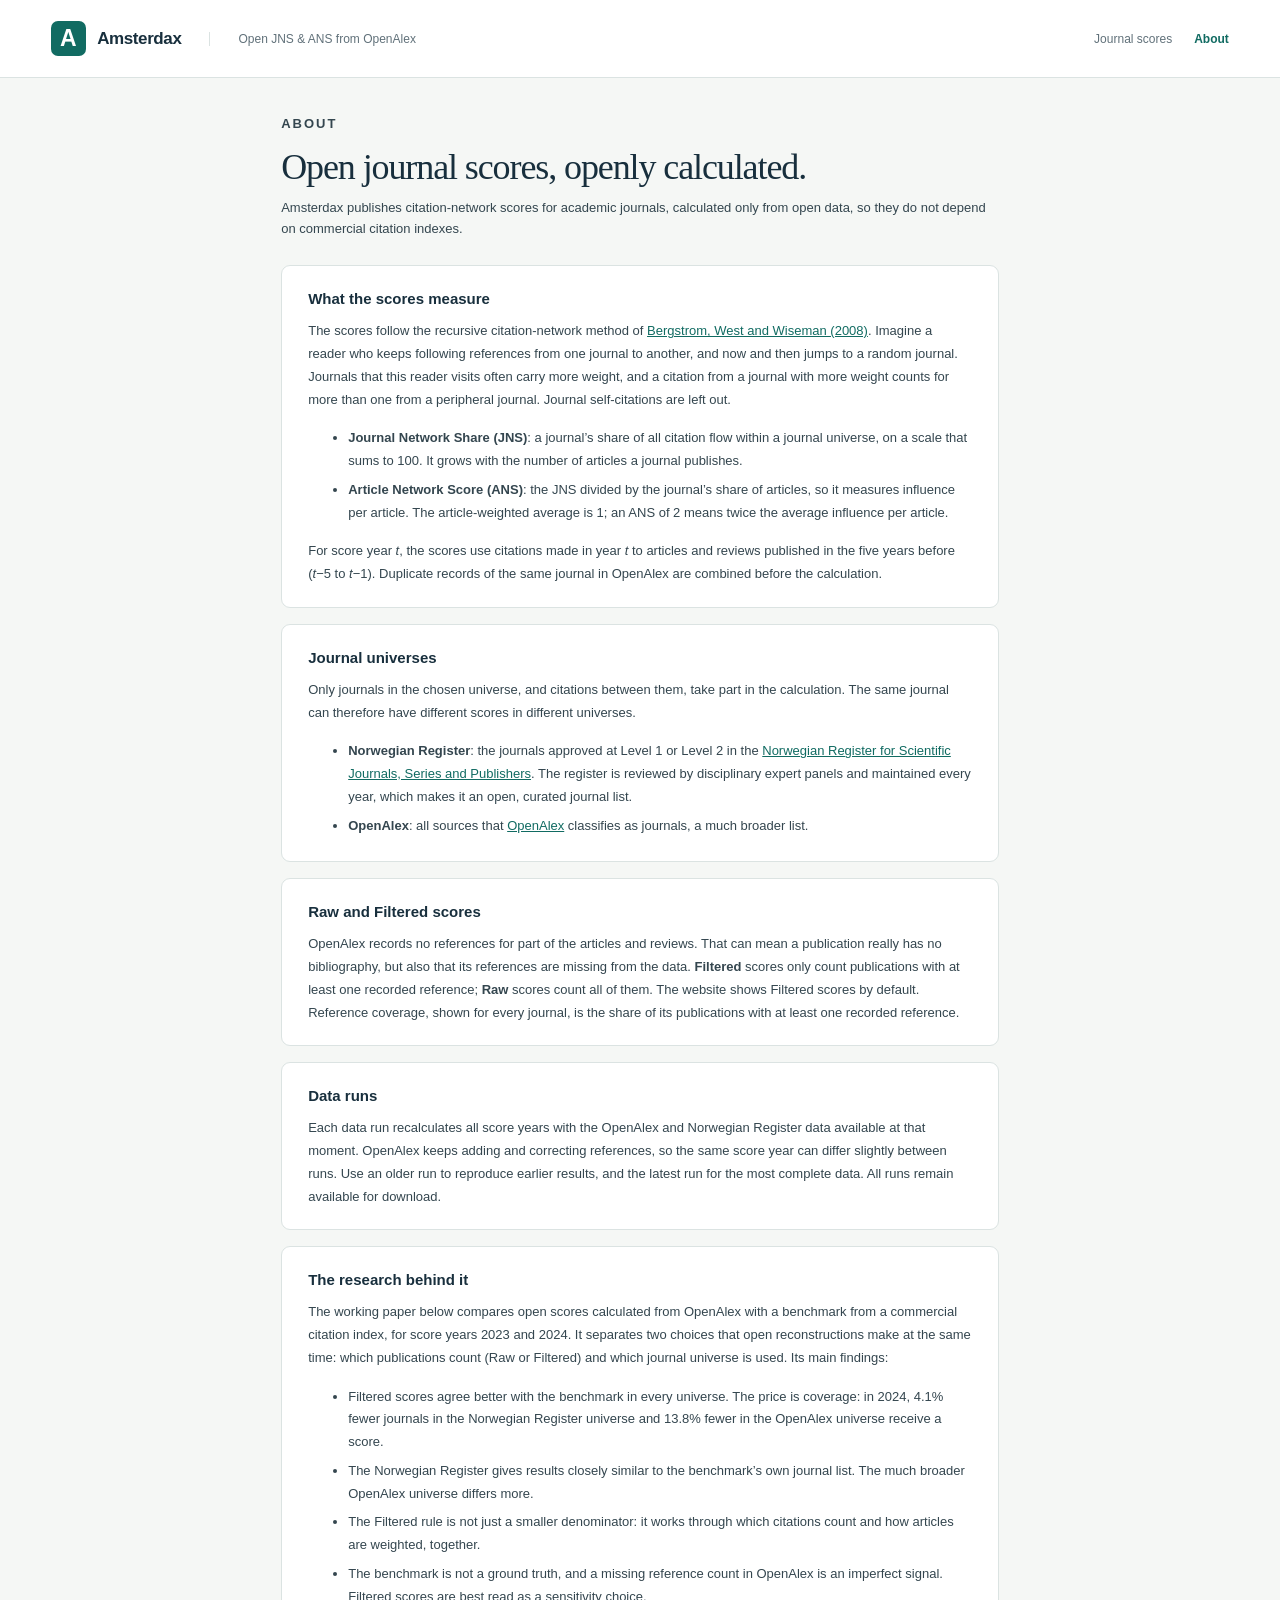
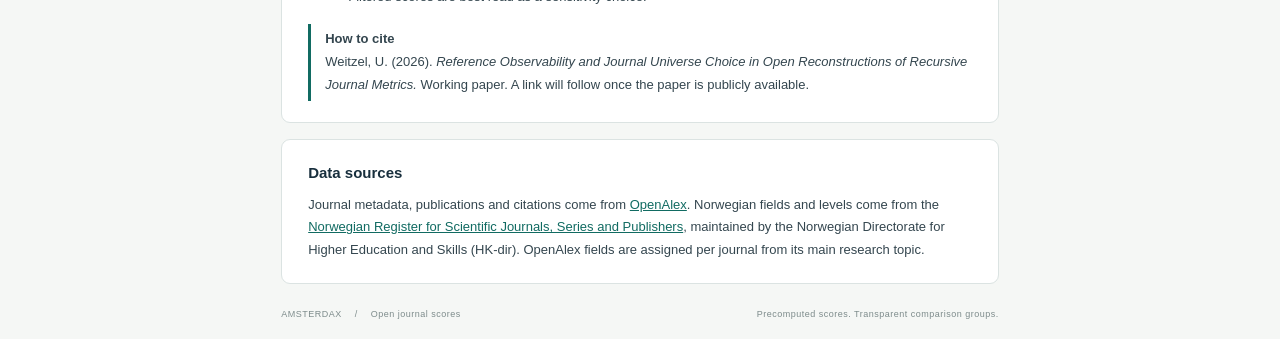
==== site/about.html @ 1ed642e4 "About page: method, universes, data runs and the working paper A separate page without the table exp" ====
<!doctype html>
<html lang="en">
<head>
  <meta charset="utf-8">
  <meta name="viewport" content="width=device-width,initial-scale=1">
  <meta name="description" content="How the open journal scores on Amsterdax are calculated, and the research behind them.">
  <meta name="color-scheme" content="light">
  <title>About · Amsterdax</title>
  <link rel="stylesheet" href="styles.css">
</head>
<body>
  <header class="masthead">
    <a class="brand" href="index.html"><span class="brand-mark" aria-hidden="true">A</span> Amsterdax</a>
    <span class="masthead-note">Open JNS &amp; ANS from OpenAlex</span>
    <nav class="nav" aria-label="Pages"><a href="index.html">Journal scores</a><a href="about.html" aria-current="page">About</a></nav>
  </header>
  <main class="about">
    <p class="eyebrow">ABOUT</p>
    <h1>Open journal scores, openly calculated.</h1>
    <p class="subtitle">Amsterdax publishes citation-network scores for academic journals, calculated only from open data, so they do not depend on commercial citation indexes.</p>

    <section class="panel">
      <h2>What the scores measure</h2>
      <p>The scores follow the recursive citation-network method of <a href="https://doi.org/10.1523/JNEUROSCI.0003-08.2008">Bergstrom, West and Wiseman (2008)</a>. Imagine a reader who keeps following references from one journal to another, and now and then jumps to a random journal. Journals that this reader visits often carry more weight, and a citation from a journal with more weight counts for more than one from a peripheral journal. Journal self-citations are left out.</p>
      <ul>
        <li><strong>Journal Network Share (JNS)</strong>: a journal’s share of all citation flow within a journal universe, on a scale that sums to 100. It grows with the number of articles a journal publishes.</li>
        <li><strong>Article Network Score (ANS)</strong>: the JNS divided by the journal’s share of articles, so it measures influence per article. The article-weighted average is 1; an ANS of 2 means twice the average influence per article.</li>
      </ul>
      <p>For score year <em>t</em>, the scores use citations made in year <em>t</em> to articles and reviews published in the five years before (<em>t</em>−5 to <em>t</em>−1). Duplicate records of the same journal in OpenAlex are combined before the calculation.</p>
    </section>

    <section class="panel">
      <h2>Journal universes</h2>
      <p>Only journals in the chosen universe, and citations between them, take part in the calculation. The same journal can therefore have different scores in different universes.</p>
      <ul>
        <li><strong>Norwegian Register</strong>: the journals approved at Level 1 or Level 2 in the <a href="https://kanalregister.hkdir.no/en">Norwegian Register for Scientific Journals, Series and Publishers</a>. The register is reviewed by disciplinary expert panels and maintained every year, which makes it an open, curated journal list.</li>
        <li><strong>OpenAlex</strong>: all sources that <a href="https://openalex.org">OpenAlex</a> classifies as journals, a much broader list.</li>
      </ul>
    </section>

    <section class="panel">
      <h2>Raw and Filtered scores</h2>
      <p>OpenAlex records no references for part of the articles and reviews. That can mean a publication really has no bibliography, but also that its references are missing from the data. <strong>Filtered</strong> scores only count publications with at least one recorded reference; <strong>Raw</strong> scores count all of them. The website shows Filtered scores by default. Reference coverage, shown for every journal, is the share of its publications with at least one recorded reference.</p>
    </section>

    <section class="panel">
      <h2>Data runs</h2>
      <p>Each data run recalculates all score years with the OpenAlex and Norwegian Register data available at that moment. OpenAlex keeps adding and correcting references, so the same score year can differ slightly between runs. Use an older run to reproduce earlier results, and the latest run for the most complete data. All runs remain available for download.</p>
    </section>

    <section class="panel">
      <h2>The research behind it</h2>
      <p>The working paper below compares open scores calculated from OpenAlex with a benchmark from a commercial citation index, for score years 2023 and 2024. It separates two choices that open reconstructions make at the same time: which publications count (Raw or Filtered) and which journal universe is used. Its main findings:</p>
      <ul>
        <li>Filtered scores agree better with the benchmark in every universe. The price is coverage: in 2024, 4.1% fewer journals in the Norwegian Register universe and 13.8% fewer in the OpenAlex universe receive a score.</li>
        <li>The Norwegian Register gives results closely similar to the benchmark’s own journal list. The much broader OpenAlex universe differs more.</li>
        <li>The Filtered rule is not just a smaller denominator: it works through which citations count and how articles are weighted, together.</li>
        <li>The benchmark is not a ground truth, and a missing reference count in OpenAlex is an imperfect signal. Filtered scores are best read as a sensitivity choice.</li>
      </ul>
      <p class="citation"><strong>How to cite</strong><br>Weitzel, U. (2026). <em>Reference Observability and Journal Universe Choice in Open Reconstructions of Recursive Journal Metrics.</em> Working paper. A link will follow once the paper is publicly available.</p>
    </section>

    <section class="panel">
      <h2>Data sources</h2>
      <p>Journal metadata, publications and citations come from <a href="https://openalex.org">OpenAlex</a>. Norwegian fields and levels come from the <a href="https://kanalregister.hkdir.no/en">Norwegian Register for Scientific Journals, Series and Publishers</a>, maintained by the Norwegian Directorate for Higher Education and Skills (HK-dir). OpenAlex fields are assigned per journal from its main research topic.</p>
    </section>

    <footer class="page-footer"><span>AMSTERDAX <span aria-hidden="true">/</span> Open journal scores</span><span>Precomputed scores. Transparent comparison groups.</span></footer>
  </main>
</body>
</html>
---- site/styles.css ----
:root{--ink:#182f3d;--muted:#61717a;--teal:#116b62;--line:#dbe3e2;--paper:#f5f7f5;--white:#fff;--soft:#edf5f1;--amber:#886627;font-family:Inter,"Segoe UI",Arial,sans-serif;color:var(--ink);background:var(--paper);font-synthesis:none}
*{box-sizing:border-box}body{margin:0}button,input,select{font:inherit}button,select,input[type=checkbox],summary{cursor:pointer}a{color:var(--teal)}button,a,input,select,summary{outline-offset:4px}button:focus-visible,a:focus-visible,input:focus-visible,select:focus-visible,summary:focus-visible{outline:2px solid var(--teal)}button{color:inherit}input[type=checkbox]{accent-color:var(--teal);width:16px;height:16px;margin:0;flex-shrink:0}button:disabled{opacity:.38;cursor:default}.masthead{min-height:78px;background:var(--white);border-bottom:1px solid var(--line);display:flex;align-items:center;gap:28px;padding:0 4vw}.brand{display:flex;align-items:center;gap:11px;text-decoration:none;color:var(--ink);font-size:17px;font-weight:700;letter-spacing:-.4px}.brand-mark{display:grid;place-items:center;width:35px;height:35px;background:var(--teal);color:white;font-size:23px;letter-spacing:-2px;border-radius:7px;padding-right:3px}.masthead-note{border-left:1px solid var(--line);padding-left:28px;font-size:12px;color:var(--muted)}.method-link{margin-left:auto;text-decoration:none;font-size:12px}main{max-width:1800px;margin:0 auto;padding:35px 4vw 20px}.intro{display:flex;align-items:center;justify-content:space-between;gap:24px}.eyebrow{font-size:10px;letter-spacing:2px;color:var(--teal);font-weight:700;margin:0 0 10px}h1{font-family:Georgia,"Times New Roman",serif;font-size:36px;font-weight:400;letter-spacing:-1.1px;margin:0 0 10px}.subtitle{font-size:14px;color:var(--muted);margin:0}.example-label{font-size:9px;font-weight:700;letter-spacing:1.3px;display:flex;align-items:center;gap:8px;border:1px solid #cbd8ce;border-radius:24px;padding:11px 13px;white-space:nowrap}.status-dot{width:6px;height:6px;border-radius:50%;background:var(--teal)}.notice{margin:22px 0 17px;font-size:12px;line-height:1.6;border-left:3px solid #b79c59;padding:8px 13px;background:#f5f0e3;color:#695629}.panel{background:var(--white);border:1px solid var(--line);border-radius:9px}.score-controls{padding:18px 22px;display:flex;align-items:center;gap:28px;flex-wrap:wrap}.control{display:flex;flex-direction:column;gap:7px;font-size:11px;font-weight:600;min-width:0}.control select,.control input[type=number]{height:36px;border:1px solid #cdd7d6;border-radius:5px;padding:0 10px;background:#fff;color:var(--ink);font-size:12px;min-width:0;width:100%}.year-control{width:96px}.universe-control{border:0;padding:0;margin:0;display:flex;gap:8px;flex-wrap:wrap}.universe-control legend{font-size:11px;font-weight:600;margin-bottom:7px}.universe-chip{display:flex;align-items:center;gap:7px;font-size:12px;height:36px;padding:0 10px;border:1px solid var(--line);border-radius:5px}.universe-chip:has(input:checked){background:var(--soft);border-color:#aac8bc}.letter{font-size:10px;font-weight:750;display:inline-flex;align-items:center;justify-content:center;border-radius:3px;padding:3px 4px;min-width:20px}.n{background:#d9eae0;color:#28634b}.l{background:#e5e5f4;color:#5a5781}.oa{background:#dfeaf3;color:#386783}.treatment-control{margin-left:auto;border-left:1px solid var(--line);padding-left:25px}.check-line{display:flex;align-items:center;gap:8px;font-size:12px;font-weight:400;line-height:1.4}.check-line strong{font-weight:600}.treatment-control p{font-size:11px;color:var(--muted);margin:6px 0 0 24px}.reference-panel{margin:14px 0 20px;padding:18px 22px 0}.section-heading{display:flex;align-items:center;justify-content:space-between;gap:14px}.section-heading h2{font-size:13px;margin:0 0 6px;font-weight:650}.section-heading p{color:var(--muted);font-size:11px;margin:0}.quiet-button{background:white;border:1px solid var(--line);border-radius:5px;padding:9px 12px;font-size:11px;white-space:nowrap}.quiet-button:hover{background:var(--soft);border-color:#b7cec2}.reference-controls{display:grid;grid-template-columns:1fr .65fr 1.6fr 1fr 1fr 1fr;gap:14px;margin-top:18px}.input-suffix{position:relative}.input-suffix input{padding-right:32px!important}.input-suffix span{position:absolute;right:25px;top:10px;font-size:12px;color:var(--muted);pointer-events:none}.pool-summary{margin-top:17px;border-top:1px solid #e7ece8;min-height:43px;display:flex;align-items:center;justify-content:space-between;gap:14px;font-size:11px;color:var(--muted)}.pool-summary strong{color:var(--teal)}.pool-summary .check-line{font-size:11px}.table-panel{overflow:hidden}.table-toolbar{display:flex;align-items:center;gap:12px;padding:17px 20px}.search-box{position:relative;flex:1;min-width:180px}.search-box input{width:100%;border:1px solid var(--line);border-radius:5px;padding:11px 12px 11px 35px;background:#fafcfb;font-size:12px;color:var(--ink)}.search-icon{position:absolute;left:11px;top:5px;font-size:25px;color:var(--muted)}#field-filter{max-width:270px;padding:10px 30px 10px 10px;border:1px solid var(--line);border-radius:5px;font-size:12px;color:var(--ink);background:#fff}.extra-filters{padding:0 20px 17px;display:flex;align-items:end;gap:20px;flex-wrap:wrap}.extra-filters[hidden]{display:none}.extra-filters .control{max-width:280px}.extra-filters .check-line{margin-bottom:8px}.results-line{display:flex;align-items:center;gap:18px;padding:0 20px 13px;color:var(--muted);font-size:11px}#result-count{color:var(--ink);font-weight:600}#sort-status{margin-left:auto}.text-button{background:none;border:0;padding:0;font-size:11px;color:var(--teal);text-decoration:underline;text-underline-offset:3px}.table-scroll{width:100%;max-height:670px;overflow:auto;border-top:1px solid var(--line);border-bottom:1px solid var(--line)}table{width:100%;border-collapse:separate;border-spacing:0;font-size:11px;font-variant-numeric:tabular-nums}th,td{text-align:right;white-space:nowrap;border-bottom:1px solid #e8eceb;padding:12px 13px}thead{position:sticky;top:0;z-index:3}thead th{background:#f1f5f3;font-size:10px;font-weight:600;color:#556963}.group-row th{border-bottom:1px solid #d9e2de;text-transform:uppercase;letter-spacing:.6px;font-size:9px;padding:10px 13px;text-align:center}.group-row .meta-group{text-align:left}.score-group.n{background:#e6f1e9}.score-group.l{background:#eeedf7}.score-group.oa{background:#e8eff5}.percentile-group{background:#f4efdf!important;color:#77643d}.sort-button{display:flex;align-items:center;justify-content:flex-end;gap:7px;width:100%;background:none;border:0;padding:0;font:inherit;color:inherit;min-height:18px}.align-left,.align-left .sort-button{text-align:left;justify-content:flex-start}.sort-indicator{font-size:11px;color:#8c9e96;min-width:10px}.sorted .sort-indicator{color:var(--teal)}.journal-column{position:sticky;left:0;z-index:2;min-width:255px;max-width:290px;text-align:left;background:#fff;border-right:1px solid var(--line)}thead .journal-column{background:#f1f5f3;z-index:4}.journal-title{background:none;border:0;display:block;text-align:left;padding:0;white-space:normal;line-height:1.4;font-size:12px;font-weight:600;color:var(--ink);max-width:260px}.journal-title:hover{color:var(--teal);text-decoration:underline}.journal-id{display:inline-block;font-size:10px;text-decoration:none;margin-top:5px;color:#65857b}.journal-id:hover{text-decoration:underline}.field-cell{text-align:left;max-width:180px;min-width:150px;white-space:normal;line-height:1.45;color:#5c6d71}.publisher-cell{max-width:230px;white-space:normal;text-align:left}.metric-cell{min-width:73px}.per-article-cell{font-weight:650}.group-start{border-left:1px solid var(--line)}.percentile-cell{background:#fdfbf5;min-width:85px;font-weight:600;color:#66583b}.missing{color:#9ca7ab;font-weight:400}tbody tr:hover td{background:#f2f7f4}tbody tr:hover .percentile-cell{background:#f7f3e6}.coverage-cell{min-width:100px}.coverage-value{display:block;margin-bottom:5px}.coverage-track{width:54px;height:3px;background:#e7edeb;margin-left:auto;border-radius:3px}.coverage-fill{height:3px;background:#72a791;border-radius:3px}.coverage-low .coverage-fill{background:#bdad88}.empty-cell{text-align:center;padding:40px 20px;color:var(--muted);white-space:normal}.table-footer{display:flex;align-items:center;gap:20px;padding:13px 20px;font-size:10px;color:var(--muted)}.legend{margin-left:auto;display:flex;align-items:center;gap:6px}.legend-dot{width:6px;height:6px;background:#bba875;border-radius:50%}.pagination{display:flex;gap:6px}.pagination button{background:#fff;border:1px solid var(--line);width:28px;height:27px;border-radius:4px}.methodology{margin-top:20px;padding:0 22px}.methodology summary{padding:18px 0;font-size:12px;font-weight:600}.methodology summary span{float:right;color:var(--muted);font-size:11px;font-weight:400}.method-grid{display:grid;grid-template-columns:repeat(3,1fr);gap:28px;border-top:1px solid var(--line);padding:12px 0 20px}.method-grid h3{font-size:12px;margin:10px 0}.method-grid p{font-size:11px;line-height:1.8;color:var(--muted)}.page-footer{display:flex;justify-content:space-between;gap:16px;margin-top:25px;font-size:9px;letter-spacing:.5px;color:#7d8b8b}.page-footer span span{margin:0 10px}.visually-hidden{position:absolute;width:1px;height:1px;padding:0;margin:-1px;overflow:hidden;clip:rect(0,0,0,0);white-space:nowrap;border:0}.noscript{padding:30px}dialog{border:1px solid var(--line);border-radius:12px;max-width:690px;width:calc(100% - 32px);padding:30px;color:var(--ink);box-shadow:0 20px 90px #102e3830}dialog::backdrop{background:#16362f70}.dialog-close{position:absolute;right:12px;top:8px;border:0;background:none;font-size:26px;color:var(--muted)}dialog h2{font-family:Georgia,serif;font-size:25px;font-weight:400;margin:4px 24px 8px 0}dialog .dialog-label{font-size:10px;letter-spacing:1px;color:var(--teal)}dialog dl{display:grid;grid-template-columns:150px 1fr;gap:12px;margin:24px 0;font-size:12px}dialog dt{color:var(--muted)}dialog dd{margin:0;line-height:1.5}dialog table{border:1px solid var(--line);border-radius:5px}dialog p{font-size:11px;line-height:1.7;color:var(--muted)}
@media(min-width:1500px){main{padding-top:40px}.reference-controls{gap:20px}.journal-column{min-width:290px}.table-scroll{max-height:720px}}
@media(max-width:1150px){.score-controls{gap:20px}.treatment-control{border-left:0;padding-left:0;margin-left:0}.reference-controls{grid-template-columns:1fr 1fr 1.5fr}.table-toolbar{flex-wrap:wrap}.search-box{flex-basis:55%}.masthead-note{display:none}}
@media(max-width:700px){.masthead{min-height:65px;padding:0 18px}.brand{font-size:15px}.method-link{font-size:11px}main{padding:25px 14px 18px}.intro{display:block}h1{font-size:30px}.subtitle{font-size:12px;line-height:1.6}.example-label{display:inline-flex;margin-top:15px;padding:7px 10px}.score-controls,.reference-panel{padding:16px}.score-controls{gap:18px}.universe-control{gap:5px}.universe-chip{font-size:11px;padding:0 7px}.reference-panel{padding-bottom:0}.section-heading{align-items:start}.section-heading .quiet-button{white-space:normal;max-width:118px}.section-heading p{line-height:1.6}.reference-controls{grid-template-columns:1fr 1fr;gap:14px 10px}.wide-control{grid-column:span 2;grid-row:2}.pool-summary{align-items:start;flex-direction:column;padding:12px 0;line-height:1.6}.table-toolbar{padding:14px;gap:8px}.search-box{flex-basis:100%}#field-filter{flex:1;min-width:120px;max-width:none}.quiet-button{padding:9px;font-size:10px}.results-line{padding:0 14px 12px;gap:12px}#sort-status{display:none}.journal-column{min-width:208px;max-width:220px}.journal-title{max-width:190px}.table-scroll{max-height:600px}.table-footer{padding:12px;gap:12px;flex-wrap:wrap}.legend{order:3;width:100%;margin-left:0;font-size:9px}.pagination{margin-left:auto}.methodology{padding:0 16px}.methodology summary span{float:none;display:block;margin:7px 0 0 16px}.method-grid{grid-template-columns:1fr;gap:4px}.page-footer{line-height:1.6;flex-direction:column;gap:4px}dialog dl{grid-template-columns:105px 1fr}dialog{padding:25px 20px}.extra-filters{padding:0 14px 15px}}

/* Additions for the Amsterdax site */
.notice.dummy{border-left-color:#c0572b;background:#fbe9e1;color:#8a3a17;font-weight:600}
.notice.error{border-left-color:#b3261e;background:#fbe4e2;color:#8c1d18}
.run-control{width:170px}
.not-member{color:#b9c3c6}
.downloads{margin-top:20px;padding:18px 22px;font-size:12px;line-height:1.8}
.downloads h2{font-size:13px;margin:0 0 6px;font-weight:650}
.downloads p,.downloads ul{margin:0;color:var(--muted)}
.downloads ul{padding-left:18px}
.settings-button{margin-left:auto;align-self:end;height:36px;min-width:150px;font-size:13px;font-weight:600;color:var(--teal);border-color:var(--teal)}
.settings{margin:14px 0 20px;padding:4px 22px 18px}
.settings-group{padding-top:16px}
.settings-group+.settings-group{border-top:1px solid #e7ece8;margin-top:16px}
.settings-group h2{font-size:13px;margin:0 0 12px;font-weight:650}
.settings-row{display:flex;align-items:end;gap:20px;flex-wrap:wrap}
.settings-row .control{min-width:210px}
.hint{font-size:11px;color:var(--muted);margin:6px 0 0 24px}
#percentile-settings .reference-controls{grid-template-columns:repeat(4,1fr) auto;align-items:end}
.not-member-cell{text-align:left;white-space:normal;color:var(--muted);min-width:190px}
dialog h3{font-size:12px;margin:24px 0 10px}
dialog .current-year th,dialog .current-year td{background:var(--soft);font-weight:600}
dialog th,dialog td{padding:8px 10px}
.label-line{display:flex;align-items:center}
.help{position:relative;display:inline-grid;place-items:center;width:15px;height:15px;margin-left:6px;border-radius:50%;background:var(--soft);color:var(--teal);font-size:10px;font-weight:700;cursor:help}
.help-text{display:none;position:absolute;left:0;top:20px;z-index:10;width:290px;max-width:70vw;padding:10px 12px;background:#fff;border:1px solid var(--line);border-radius:6px;box-shadow:0 8px 30px #102e3826;color:var(--ink);font-size:11px;font-weight:400;line-height:1.6}
.help:hover .help-text,.help:focus .help-text{display:block}
.check-group{border:0;padding:0;margin:0;display:flex;flex-wrap:wrap;gap:8px 16px;align-items:center}
.check-group legend{font-size:11px;font-weight:600;padding:0;margin-bottom:9px}
.downloads .settings-row{margin:12px 0 4px}
.downloads .hint{margin:8px 0 0}
.nav{margin-left:auto;display:flex;gap:22px;font-size:12px}
.nav a{text-decoration:none;color:var(--muted)}
.nav a:hover,.nav a[aria-current=page]{color:var(--teal);font-weight:600}
.about{max-width:820px}
.about .subtitle{margin-bottom:26px;line-height:1.6}
.about .panel{padding:4px 26px 8px;margin-bottom:16px}
.about h2{font-size:15px;margin:20px 0 10px}
.about p,.about li{font-size:13px;line-height:1.75;color:#34464f}
.about li{margin-bottom:6px}
.about .citation{border-left:3px solid var(--teal);padding:4px 0 4px 14px}
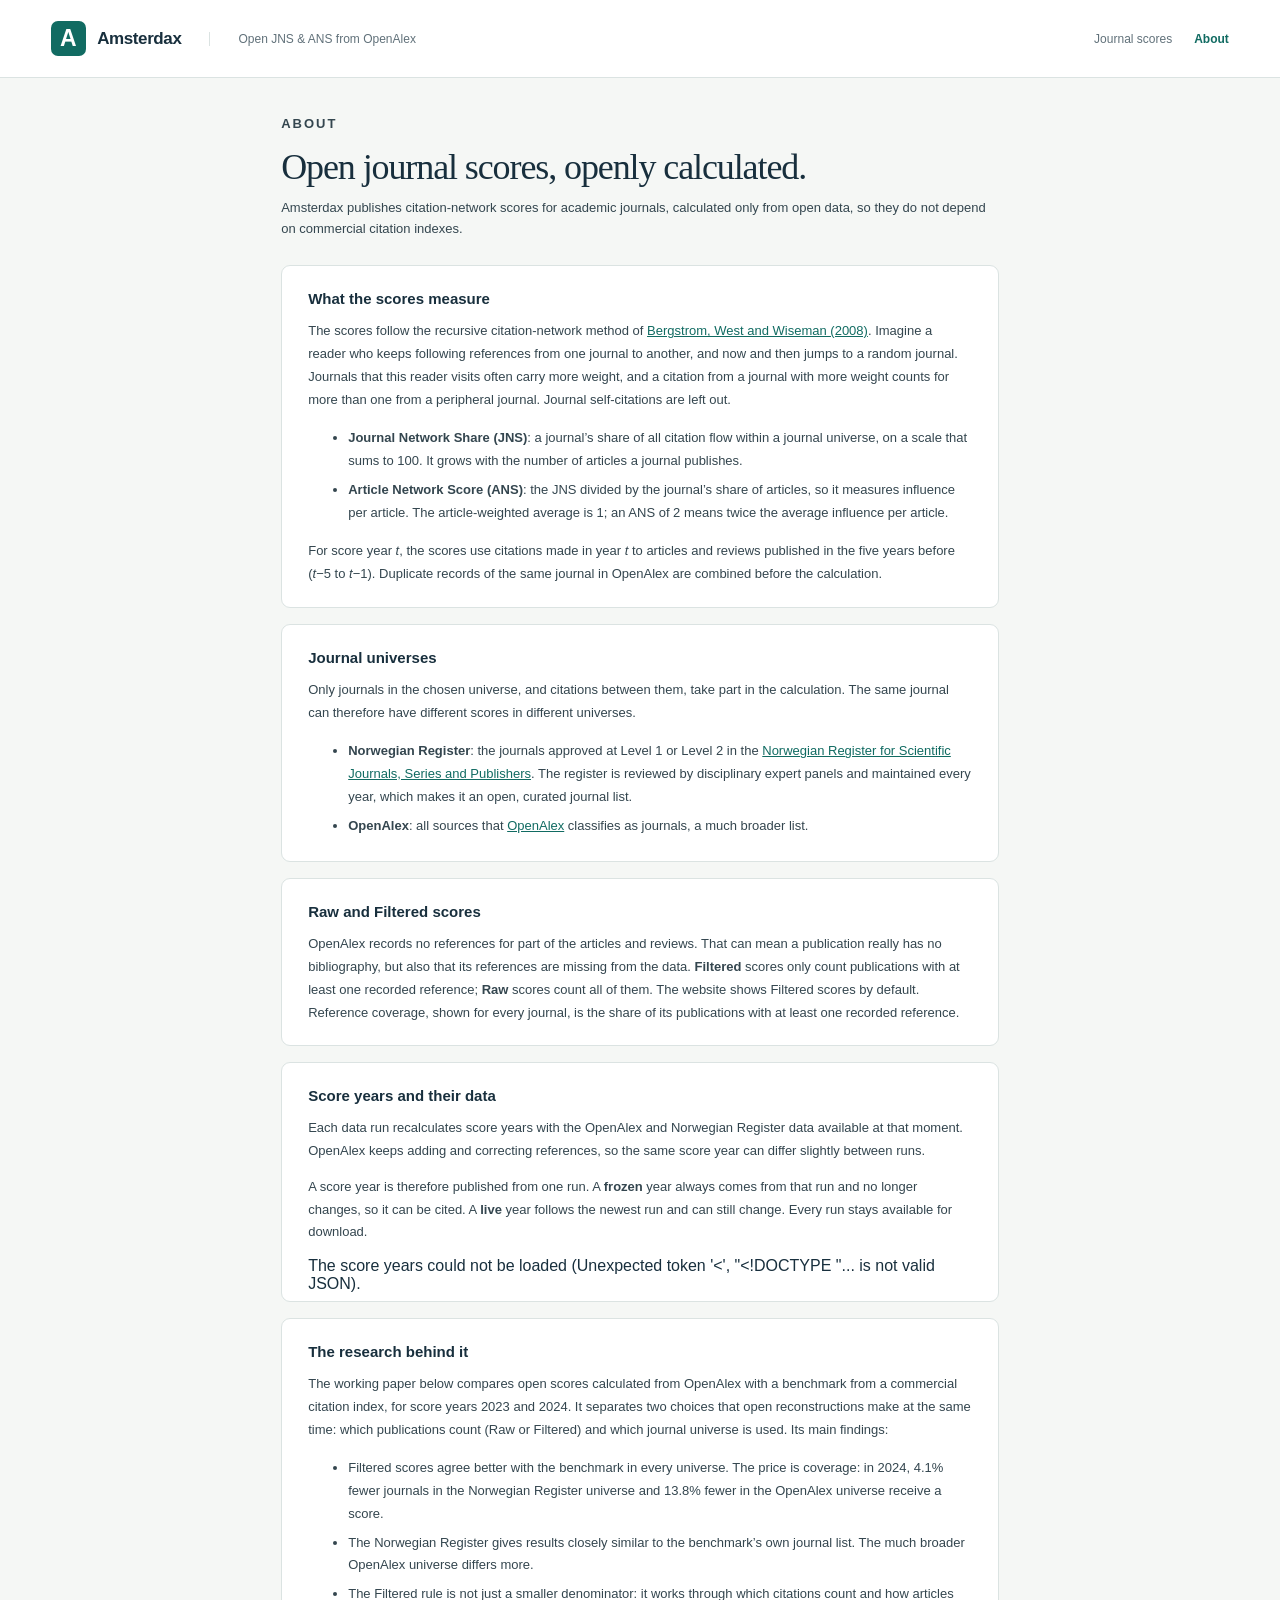
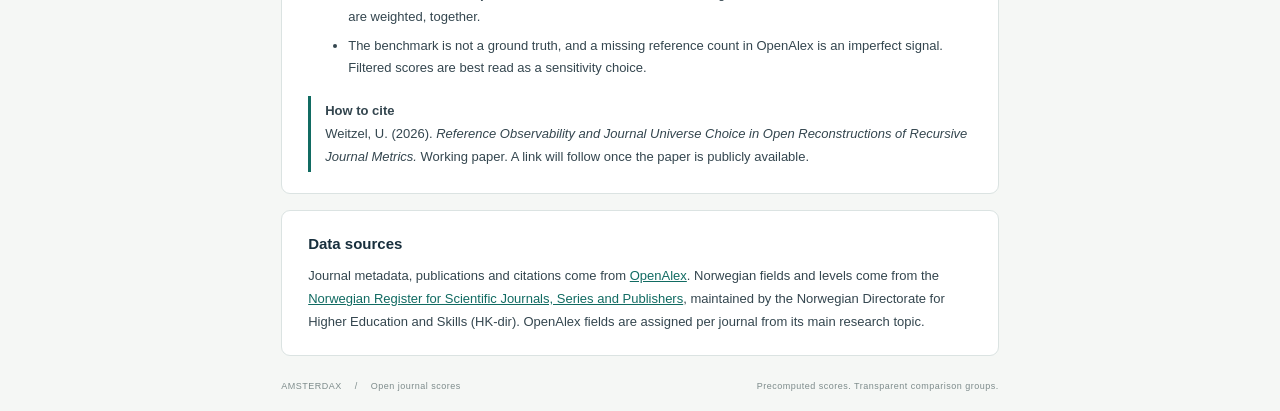
==== commit d7422742: "Downloads and About page for the published data set Download choices show each score year's status a" ====
--- a/site/about.html
+++ b/site/about.html
@@ -44,8 +44,10 @@
     </section>
 
     <section class="panel">
-      <h2>Data runs</h2>
-      <p>Each data run recalculates all score years with the OpenAlex and Norwegian Register data available at that moment. OpenAlex keeps adding and correcting references, so the same score year can differ slightly between runs. Use an older run to reproduce earlier results, and the latest run for the most complete data. All runs remain available for download.</p>
+      <h2>Score years and their data</h2>
+      <p>Each data run recalculates score years with the OpenAlex and Norwegian Register data available at that moment. OpenAlex keeps adding and correcting references, so the same score year can differ slightly between runs.</p>
+      <p>A score year is therefore published from one run. A <strong>frozen</strong> year always comes from that run and no longer changes, so it can be cited. A <strong>live</strong> year follows the newest run and can still change. Every run stays available for download.</p>
+      <div id="score-years">Loading the score years…</div>
     </section>
 
     <section class="panel">
@@ -67,5 +69,24 @@
 
     <footer class="page-footer"><span>AMSTERDAX <span aria-hidden="true">/</span> Open journal scores</span><span>Precomputed scores. Transparent comparison groups.</span></footer>
   </main>
+  <script type="module">
+    const escape = value => String(value ?? '—').replace(/[&<>"']/g, c => ({ '&': '&amp;', '<': '&lt;', '>': '&gt;', '"': '&quot;', "'": '&#39;' }[c]));
+    const target = document.getElementById('score-years');
+    try {
+      const index = await (await fetch('data/index.json')).json();
+      const row = entry => `<tr><th scope="row" class="align-left">${entry.year}</th>` +
+        `<td class="align-left">${escape(entry.status)}</td>` +
+        `<td class="align-left">${entry.release_url ? `<a href="${escape(entry.release_url)}">${escape(entry.run)}</a>` : escape(entry.run)}</td>` +
+        `<td class="align-left">${escape(entry.openalex_snapshot)}</td><td class="align-left">${escape(entry.norwegian_register_snapshot)}</td></tr>`;
+      target.innerHTML = index.years.length
+        ? '<table><thead><tr><th scope="col" class="align-left">Score year</th><th scope="col" class="align-left">Status</th>' +
+          '<th scope="col" class="align-left">Data run</th><th scope="col" class="align-left">OpenAlex snapshot</th>' +
+          '<th scope="col" class="align-left">Norwegian Register snapshot</th></tr></thead><tbody>' +
+          index.years.map(row).join('') + '</tbody></table>'
+        : 'No score years published yet.';
+    } catch (error) {
+      target.textContent = `The score years could not be loaded (${error.message}).`;
+    }
+  </script>
 </body>
 </html>
--- a/site/styles.css
+++ b/site/styles.css
@@ -1,46 +1,196 @@
-:root{--ink:#182f3d;--muted:#61717a;--teal:#116b62;--line:#dbe3e2;--paper:#f5f7f5;--white:#fff;--soft:#edf5f1;--amber:#886627;font-family:Inter,"Segoe UI",Arial,sans-serif;color:var(--ink);background:var(--paper);font-synthesis:none}
-*{box-sizing:border-box}body{margin:0}button,input,select{font:inherit}button,select,input[type=checkbox],summary{cursor:pointer}a{color:var(--teal)}button,a,input,select,summary{outline-offset:4px}button:focus-visible,a:focus-visible,input:focus-visible,select:focus-visible,summary:focus-visible{outline:2px solid var(--teal)}button{color:inherit}input[type=checkbox]{accent-color:var(--teal);width:16px;height:16px;margin:0;flex-shrink:0}button:disabled{opacity:.38;cursor:default}.masthead{min-height:78px;background:var(--white);border-bottom:1px solid var(--line);display:flex;align-items:center;gap:28px;padding:0 4vw}.brand{display:flex;align-items:center;gap:11px;text-decoration:none;color:var(--ink);font-size:17px;font-weight:700;letter-spacing:-.4px}.brand-mark{display:grid;place-items:center;width:35px;height:35px;background:var(--teal);color:white;font-size:23px;letter-spacing:-2px;border-radius:7px;padding-right:3px}.masthead-note{border-left:1px solid var(--line);padding-left:28px;font-size:12px;color:var(--muted)}.method-link{margin-left:auto;text-decoration:none;font-size:12px}main{max-width:1800px;margin:0 auto;padding:35px 4vw 20px}.intro{display:flex;align-items:center;justify-content:space-between;gap:24px}.eyebrow{font-size:10px;letter-spacing:2px;color:var(--teal);font-weight:700;margin:0 0 10px}h1{font-family:Georgia,"Times New Roman",serif;font-size:36px;font-weight:400;letter-spacing:-1.1px;margin:0 0 10px}.subtitle{font-size:14px;color:var(--muted);margin:0}.example-label{font-size:9px;font-weight:700;letter-spacing:1.3px;display:flex;align-items:center;gap:8px;border:1px solid #cbd8ce;border-radius:24px;padding:11px 13px;white-space:nowrap}.status-dot{width:6px;height:6px;border-radius:50%;background:var(--teal)}.notice{margin:22px 0 17px;font-size:12px;line-height:1.6;border-left:3px solid #b79c59;padding:8px 13px;background:#f5f0e3;color:#695629}.panel{background:var(--white);border:1px solid var(--line);border-radius:9px}.score-controls{padding:18px 22px;display:flex;align-items:center;gap:28px;flex-wrap:wrap}.control{display:flex;flex-direction:column;gap:7px;font-size:11px;font-weight:600;min-width:0}.control select,.control input[type=number]{height:36px;border:1px solid #cdd7d6;border-radius:5px;padding:0 10px;background:#fff;color:var(--ink);font-size:12px;min-width:0;width:100%}.year-control{width:96px}.universe-control{border:0;padding:0;margin:0;display:flex;gap:8px;flex-wrap:wrap}.universe-control legend{font-size:11px;font-weight:600;margin-bottom:7px}.universe-chip{display:flex;align-items:center;gap:7px;font-size:12px;height:36px;padding:0 10px;border:1px solid var(--line);border-radius:5px}.universe-chip:has(input:checked){background:var(--soft);border-color:#aac8bc}.letter{font-size:10px;font-weight:750;display:inline-flex;align-items:center;justify-content:center;border-radius:3px;padding:3px 4px;min-width:20px}.n{background:#d9eae0;color:#28634b}.l{background:#e5e5f4;color:#5a5781}.oa{background:#dfeaf3;color:#386783}.treatment-control{margin-left:auto;border-left:1px solid var(--line);padding-left:25px}.check-line{display:flex;align-items:center;gap:8px;font-size:12px;font-weight:400;line-height:1.4}.check-line strong{font-weight:600}.treatment-control p{font-size:11px;color:var(--muted);margin:6px 0 0 24px}.reference-panel{margin:14px 0 20px;padding:18px 22px 0}.section-heading{display:flex;align-items:center;justify-content:space-between;gap:14px}.section-heading h2{font-size:13px;margin:0 0 6px;font-weight:650}.section-heading p{color:var(--muted);font-size:11px;margin:0}.quiet-button{background:white;border:1px solid var(--line);border-radius:5px;padding:9px 12px;font-size:11px;white-space:nowrap}.quiet-button:hover{background:var(--soft);border-color:#b7cec2}.reference-controls{display:grid;grid-template-columns:1fr .65fr 1.6fr 1fr 1fr 1fr;gap:14px;margin-top:18px}.input-suffix{position:relative}.input-suffix input{padding-right:32px!important}.input-suffix span{position:absolute;right:25px;top:10px;font-size:12px;color:var(--muted);pointer-events:none}.pool-summary{margin-top:17px;border-top:1px solid #e7ece8;min-height:43px;display:flex;align-items:center;justify-content:space-between;gap:14px;font-size:11px;color:var(--muted)}.pool-summary strong{color:var(--teal)}.pool-summary .check-line{font-size:11px}.table-panel{overflow:hidden}.table-toolbar{display:flex;align-items:center;gap:12px;padding:17px 20px}.search-box{position:relative;flex:1;min-width:180px}.search-box input{width:100%;border:1px solid var(--line);border-radius:5px;padding:11px 12px 11px 35px;background:#fafcfb;font-size:12px;color:var(--ink)}.search-icon{position:absolute;left:11px;top:5px;font-size:25px;color:var(--muted)}#field-filter{max-width:270px;padding:10px 30px 10px 10px;border:1px solid var(--line);border-radius:5px;font-size:12px;color:var(--ink);background:#fff}.extra-filters{padding:0 20px 17px;display:flex;align-items:end;gap:20px;flex-wrap:wrap}.extra-filters[hidden]{display:none}.extra-filters .control{max-width:280px}.extra-filters .check-line{margin-bottom:8px}.results-line{display:flex;align-items:center;gap:18px;padding:0 20px 13px;color:var(--muted);font-size:11px}#result-count{color:var(--ink);font-weight:600}#sort-status{margin-left:auto}.text-button{background:none;border:0;padding:0;font-size:11px;color:var(--teal);text-decoration:underline;text-underline-offset:3px}.table-scroll{width:100%;max-height:670px;overflow:auto;border-top:1px solid var(--line);border-bottom:1px solid var(--line)}table{width:100%;border-collapse:separate;border-spacing:0;font-size:11px;font-variant-numeric:tabular-nums}th,td{text-align:right;white-space:nowrap;border-bottom:1px solid #e8eceb;padding:12px 13px}thead{position:sticky;top:0;z-index:3}thead th{background:#f1f5f3;font-size:10px;font-weight:600;color:#556963}.group-row th{border-bottom:1px solid #d9e2de;text-transform:uppercase;letter-spacing:.6px;font-size:9px;padding:10px 13px;text-align:center}.group-row .meta-group{text-align:left}.score-group.n{background:#e6f1e9}.score-group.l{background:#eeedf7}.score-group.oa{background:#e8eff5}.percentile-group{background:#f4efdf!important;color:#77643d}.sort-button{display:flex;align-items:center;justify-content:flex-end;gap:7px;width:100%;background:none;border:0;padding:0;font:inherit;color:inherit;min-height:18px}.align-left,.align-left .sort-button{text-align:left;justify-content:flex-start}.sort-indicator{font-size:11px;color:#8c9e96;min-width:10px}.sorted .sort-indicator{color:var(--teal)}.journal-column{position:sticky;left:0;z-index:2;min-width:255px;max-width:290px;text-align:left;background:#fff;border-right:1px solid var(--line)}thead .journal-column{background:#f1f5f3;z-index:4}.journal-title{background:none;border:0;display:block;text-align:left;padding:0;white-space:normal;line-height:1.4;font-size:12px;font-weight:600;color:var(--ink);max-width:260px}.journal-title:hover{color:var(--teal);text-decoration:underline}.journal-id{display:inline-block;font-size:10px;text-decoration:none;margin-top:5px;color:#65857b}.journal-id:hover{text-decoration:underline}.field-cell{text-align:left;max-width:180px;min-width:150px;white-space:normal;line-height:1.45;color:#5c6d71}.publisher-cell{max-width:230px;white-space:normal;text-align:left}.metric-cell{min-width:73px}.per-article-cell{font-weight:650}.group-start{border-left:1px solid var(--line)}.percentile-cell{background:#fdfbf5;min-width:85px;font-weight:600;color:#66583b}.missing{color:#9ca7ab;font-weight:400}tbody tr:hover td{background:#f2f7f4}tbody tr:hover .percentile-cell{background:#f7f3e6}.coverage-cell{min-width:100px}.coverage-value{display:block;margin-bottom:5px}.coverage-track{width:54px;height:3px;background:#e7edeb;margin-left:auto;border-radius:3px}.coverage-fill{height:3px;background:#72a791;border-radius:3px}.coverage-low .coverage-fill{background:#bdad88}.empty-cell{text-align:center;padding:40px 20px;color:var(--muted);white-space:normal}.table-footer{display:flex;align-items:center;gap:20px;padding:13px 20px;font-size:10px;color:var(--muted)}.legend{margin-left:auto;display:flex;align-items:center;gap:6px}.legend-dot{width:6px;height:6px;background:#bba875;border-radius:50%}.pagination{display:flex;gap:6px}.pagination button{background:#fff;border:1px solid var(--line);width:28px;height:27px;border-radius:4px}.methodology{margin-top:20px;padding:0 22px}.methodology summary{padding:18px 0;font-size:12px;font-weight:600}.methodology summary span{float:right;color:var(--muted);font-size:11px;font-weight:400}.method-grid{display:grid;grid-template-columns:repeat(3,1fr);gap:28px;border-top:1px solid var(--line);padding:12px 0 20px}.method-grid h3{font-size:12px;margin:10px 0}.method-grid p{font-size:11px;line-height:1.8;color:var(--muted)}.page-footer{display:flex;justify-content:space-between;gap:16px;margin-top:25px;font-size:9px;letter-spacing:.5px;color:#7d8b8b}.page-footer span span{margin:0 10px}.visually-hidden{position:absolute;width:1px;height:1px;padding:0;margin:-1px;overflow:hidden;clip:rect(0,0,0,0);white-space:nowrap;border:0}.noscript{padding:30px}dialog{border:1px solid var(--line);border-radius:12px;max-width:690px;width:calc(100% - 32px);padding:30px;color:var(--ink);box-shadow:0 20px 90px #102e3830}dialog::backdrop{background:#16362f70}.dialog-close{position:absolute;right:12px;top:8px;border:0;background:none;font-size:26px;color:var(--muted)}dialog h2{font-family:Georgia,serif;font-size:25px;font-weight:400;margin:4px 24px 8px 0}dialog .dialog-label{font-size:10px;letter-spacing:1px;color:var(--teal)}dialog dl{display:grid;grid-template-columns:150px 1fr;gap:12px;margin:24px 0;font-size:12px}dialog dt{color:var(--muted)}dialog dd{margin:0;line-height:1.5}dialog table{border:1px solid var(--line);border-radius:5px}dialog p{font-size:11px;line-height:1.7;color:var(--muted)}
-@media(min-width:1500px){main{padding-top:40px}.reference-controls{gap:20px}.journal-column{min-width:290px}.table-scroll{max-height:720px}}
-@media(max-width:1150px){.score-controls{gap:20px}.treatment-control{border-left:0;padding-left:0;margin-left:0}.reference-controls{grid-template-columns:1fr 1fr 1.5fr}.table-toolbar{flex-wrap:wrap}.search-box{flex-basis:55%}.masthead-note{display:none}}
-@media(max-width:700px){.masthead{min-height:65px;padding:0 18px}.brand{font-size:15px}.method-link{font-size:11px}main{padding:25px 14px 18px}.intro{display:block}h1{font-size:30px}.subtitle{font-size:12px;line-height:1.6}.example-label{display:inline-flex;margin-top:15px;padding:7px 10px}.score-controls,.reference-panel{padding:16px}.score-controls{gap:18px}.universe-control{gap:5px}.universe-chip{font-size:11px;padding:0 7px}.reference-panel{padding-bottom:0}.section-heading{align-items:start}.section-heading .quiet-button{white-space:normal;max-width:118px}.section-heading p{line-height:1.6}.reference-controls{grid-template-columns:1fr 1fr;gap:14px 10px}.wide-control{grid-column:span 2;grid-row:2}.pool-summary{align-items:start;flex-direction:column;padding:12px 0;line-height:1.6}.table-toolbar{padding:14px;gap:8px}.search-box{flex-basis:100%}#field-filter{flex:1;min-width:120px;max-width:none}.quiet-button{padding:9px;font-size:10px}.results-line{padding:0 14px 12px;gap:12px}#sort-status{display:none}.journal-column{min-width:208px;max-width:220px}.journal-title{max-width:190px}.table-scroll{max-height:600px}.table-footer{padding:12px;gap:12px;flex-wrap:wrap}.legend{order:3;width:100%;margin-left:0;font-size:9px}.pagination{margin-left:auto}.methodology{padding:0 16px}.methodology summary span{float:none;display:block;margin:7px 0 0 16px}.method-grid{grid-template-columns:1fr;gap:4px}.page-footer{line-height:1.6;flex-direction:column;gap:4px}dialog dl{grid-template-columns:105px 1fr}dialog{padding:25px 20px}.extra-filters{padding:0 14px 15px}}
-
-/* Additions for the Amsterdax site */
-.notice.dummy{border-left-color:#c0572b;background:#fbe9e1;color:#8a3a17;font-weight:600}
-.notice.error{border-left-color:#b3261e;background:#fbe4e2;color:#8c1d18}
-.run-control{width:170px}
-.not-member{color:#b9c3c6}
-.downloads{margin-top:20px;padding:18px 22px;font-size:12px;line-height:1.8}
-.downloads h2{font-size:13px;margin:0 0 6px;font-weight:650}
-.downloads p,.downloads ul{margin:0;color:var(--muted)}
-.downloads ul{padding-left:18px}
-.settings-button{margin-left:auto;align-self:end;height:36px;min-width:150px;font-size:13px;font-weight:600;color:var(--teal);border-color:var(--teal)}
-.settings{margin:14px 0 20px;padding:4px 22px 18px}
-.settings-group{padding-top:16px}
-.settings-group+.settings-group{border-top:1px solid #e7ece8;margin-top:16px}
-.settings-group h2{font-size:13px;margin:0 0 12px;font-weight:650}
-.settings-row{display:flex;align-items:end;gap:20px;flex-wrap:wrap}
-.settings-row .control{min-width:210px}
-.hint{font-size:11px;color:var(--muted);margin:6px 0 0 24px}
-#percentile-settings .reference-controls{grid-template-columns:repeat(4,1fr) auto;align-items:end}
-.not-member-cell{text-align:left;white-space:normal;color:var(--muted);min-width:190px}
-dialog h3{font-size:12px;margin:24px 0 10px}
-dialog .current-year th,dialog .current-year td{background:var(--soft);font-weight:600}
-dialog th,dialog td{padding:8px 10px}
-.label-line{display:flex;align-items:center}
-.help{position:relative;display:inline-grid;place-items:center;width:15px;height:15px;margin-left:6px;border-radius:50%;background:var(--soft);color:var(--teal);font-size:10px;font-weight:700;cursor:help}
-.help-text{display:none;position:absolute;left:0;top:20px;z-index:10;width:290px;max-width:70vw;padding:10px 12px;background:#fff;border:1px solid var(--line);border-radius:6px;box-shadow:0 8px 30px #102e3826;color:var(--ink);font-size:11px;font-weight:400;line-height:1.6}
-.help:hover .help-text,.help:focus .help-text{display:block}
-.check-group{border:0;padding:0;margin:0;display:flex;flex-wrap:wrap;gap:8px 16px;align-items:center}
-.check-group legend{font-size:11px;font-weight:600;padding:0;margin-bottom:9px}
-.downloads .settings-row{margin:12px 0 4px}
-.downloads .hint{margin:8px 0 0}
-.nav{margin-left:auto;display:flex;gap:22px;font-size:12px}
-.nav a{text-decoration:none;color:var(--muted)}
-.nav a:hover,.nav a[aria-current=page]{color:var(--teal);font-weight:600}
-.about{max-width:820px}
-.about .subtitle{margin-bottom:26px;line-height:1.6}
-.about .panel{padding:4px 26px 8px;margin-bottom:16px}
-.about h2{font-size:15px;margin:20px 0 10px}
-.about p,.about li{font-size:13px;line-height:1.75;color:#34464f}
-.about li{margin-bottom:6px}
-.about .citation{border-left:3px solid var(--teal);padding:4px 0 4px 14px}
+:root { --ink: #182f3d; --muted: #61717a; --teal: #116b62; --line: #dbe3e2; --paper: #f5f7f5; --white: #fff; --soft: #edf5f1; --amber: #886627; font-family: Inter,"Segoe UI",Arial,sans-serif; color: var(--ink); background: var(--paper); font-synthesis: none }
+* { box-sizing: border-box }
+body { margin: 0 }
+button, input, select { font: inherit }
+button, select, input[type=checkbox], summary { cursor: pointer }
+a { color: var(--teal) }
+button, a, input, select, summary { outline-offset: 4px }
+button:focus-visible, a:focus-visible, input:focus-visible, select:focus-visible, summary:focus-visible { outline: 2px solid var(--teal) }
+button { color: inherit }
+input[type=checkbox] { accent-color: var(--teal); width: 16px; height: 16px; margin: 0; flex-shrink: 0 }
+button:disabled { opacity: .38; cursor: default }
+.masthead { min-height: 78px; background: var(--white); border-bottom: 1px solid var(--line); display: flex; align-items: center; gap: 28px; padding: 0 4vw }
+.brand { display: flex; align-items: center; gap: 11px; text-decoration: none; color: var(--ink); font-size: 17px; font-weight: 700; letter-spacing: -.4px }
+.brand-mark { display: grid; place-items: center; width: 35px; height: 35px; background: var(--teal); color: white; font-size: 23px; letter-spacing: -2px; border-radius: 7px; padding-right: 3px }
+.masthead-note { border-left: 1px solid var(--line); padding-left: 28px; font-size: 12px; color: var(--muted) }
+main { max-width: 1800px; margin: 0 auto; padding: 35px 4vw 20px }
+.intro { display: flex; align-items: center; justify-content: space-between; gap: 24px }
+.eyebrow { font-size: 10px; letter-spacing: 2px; color: var(--teal); font-weight: 700; margin: 0 0 10px }
+h1 { font-family: Georgia,"Times New Roman",serif; font-size: 36px; font-weight: 400; letter-spacing: -1.1px; margin: 0 0 10px }
+.subtitle { font-size: 14px; color: var(--muted); margin: 0 }
+.notice { margin: 22px 0 17px; font-size: 12px; line-height: 1.6; border-left: 3px solid #b79c59; padding: 8px 13px; background: #f5f0e3; color: #695629 }
+.panel { background: var(--white); border: 1px solid var(--line); border-radius: 9px }
+.score-controls { padding: 18px 22px; display: flex; align-items: center; gap: 28px; flex-wrap: wrap }
+.control { display: flex; flex-direction: column; gap: 7px; font-size: 11px; font-weight: 600; min-width: 0 }
+.control select, .control input[type=number] { height: 36px; border: 1px solid #cdd7d6; border-radius: 5px; padding: 0 10px; background: #fff; color: var(--ink); font-size: 12px; min-width: 0; width: 100% }
+.year-control { width: 96px }
+.universe-control { width: 200px }
+.check-line { display: flex; align-items: center; gap: 8px; font-size: 12px; font-weight: 400; line-height: 1.4 }
+.check-line strong { font-weight: 600 }
+.quiet-button { background: white; border: 1px solid var(--line); border-radius: 5px; padding: 9px 12px; font-size: 11px; white-space: nowrap }
+.quiet-button:hover { background: var(--soft); border-color: #b7cec2 }
+.reference-controls { display: grid; grid-template-columns: 1fr .65fr 1.6fr 1fr 1fr 1fr; gap: 14px; margin-top: 18px }
+.input-suffix { position: relative }
+.input-suffix input { padding-right: 32px!important }
+.input-suffix span { position: absolute; right: 25px; top: 10px; font-size: 12px; color: var(--muted); pointer-events: none }
+.pool-summary { margin-top: 17px; border-top: 1px solid #e7ece8; min-height: 43px; display: flex; align-items: center; justify-content: space-between; gap: 14px; font-size: 11px; color: var(--muted) }
+.pool-summary strong { color: var(--teal) }
+.pool-summary .check-line { font-size: 11px }
+.table-panel { overflow: hidden }
+.table-toolbar { display: flex; align-items: center; gap: 12px; padding: 17px 20px }
+.search-box { position: relative; flex: 1; min-width: 180px }
+.search-box input { width: 100%; border: 1px solid var(--line); border-radius: 5px; padding: 11px 12px 11px 35px; background: #fafcfb; font-size: 12px; color: var(--ink) }
+.search-icon { position: absolute; left: 11px; top: 5px; font-size: 25px; color: var(--muted) }
+.results-line { display: flex; align-items: center; gap: 18px; padding: 0 20px 13px; color: var(--muted); font-size: 11px }
+#result-count { color: var(--ink); font-weight: 600 }
+#reset { margin-left: auto }
+.text-button { background: none; border: 0; padding: 0; font-size: 11px; color: var(--teal); text-decoration: underline; text-underline-offset: 3px }
+.table-scroll { width: 100%; max-height: 670px; overflow: auto; border-top: 1px solid var(--line); border-bottom: 1px solid var(--line) }
+table { width: 100%; border-collapse: separate; border-spacing: 0; font-size: 11px; font-variant-numeric: tabular-nums }
+th, td { text-align: right; white-space: nowrap; border-bottom: 1px solid #e8eceb; padding: 12px 13px }
+thead { position: sticky; top: 0; z-index: 3 }
+thead th { background: #f1f5f3; font-size: 10px; font-weight: 600; color: #556963 }
+.group-row th { border-bottom: 1px solid #d9e2de; text-transform: uppercase; letter-spacing: .6px; font-size: 9px; padding: 10px 13px; text-align: center }
+.group-row .meta-group { text-align: left }
+.score-group.n { background: #e6f1e9; color: #28634b }
+.score-group.oa { background: #e8eff5; color: #386783 }
+.percentile-group { background: #f4efdf!important; color: #77643d }
+.sort-button { display: flex; align-items: center; justify-content: flex-end; gap: 7px; width: 100%; background: none; border: 0; padding: 0; font: inherit; color: inherit; min-height: 18px }
+.align-left, .align-left .sort-button { text-align: left; justify-content: flex-start }
+.sort-indicator { font-size: 11px; color: #8c9e96; min-width: 10px }
+.sorted .sort-indicator { color: var(--teal) }
+.journal-column { position: sticky; left: 0; z-index: 2; min-width: 255px; max-width: 290px; text-align: left; background: #fff; border-right: 1px solid var(--line) }
+thead .journal-column { background: #f1f5f3; z-index: 4 }
+.journal-title { background: none; border: 0; display: block; text-align: left; padding: 0; white-space: normal; line-height: 1.4; font-size: 12px; font-weight: 600; color: var(--ink); max-width: 260px }
+.journal-id { display: inline-block; font-size: 10px; text-decoration: none; margin-top: 5px; color: #65857b }
+.journal-id:hover { text-decoration: underline }
+.field-cell { text-align: left; max-width: 180px; min-width: 150px; white-space: normal; line-height: 1.45; color: #5c6d71 }
+.metric-cell { min-width: 73px }
+.per-article-cell { font-weight: 650 }
+.group-start { border-left: 1px solid var(--line) }
+.percentile-cell { background: #fdfbf5; min-width: 85px; font-weight: 600; color: #66583b }
+.missing { color: #9ca7ab; font-weight: 400 }
+tbody tr:hover td { background: #f2f7f4 }
+tbody tr:hover .percentile-cell { background: #f7f3e6 }
+.coverage-cell { min-width: 100px }
+.coverage-value { display: block; margin-bottom: 5px }
+.coverage-track { width: 54px; height: 3px; background: #e7edeb; margin-left: auto; border-radius: 3px }
+.coverage-fill { height: 3px; background: #72a791; border-radius: 3px }
+.coverage-low .coverage-fill { background: #bdad88 }
+.empty-cell { text-align: center; padding: 40px 20px; color: var(--muted); white-space: normal }
+.table-footer { display: flex; align-items: center; gap: 20px; padding: 13px 20px; font-size: 10px; color: var(--muted) }
+.legend { margin-left: auto; display: flex; align-items: center; gap: 6px }
+.pagination { display: flex; gap: 6px }
+.pagination button { background: #fff; border: 1px solid var(--line); width: 28px; height: 27px; border-radius: 4px }
+.methodology { margin-top: 20px; padding: 0 22px }
+.methodology summary { padding: 18px 0; font-size: 12px; font-weight: 600 }
+.methodology summary span { float: right; color: var(--muted); font-size: 11px; font-weight: 400 }
+.method-grid { display: grid; grid-template-columns: repeat(2,1fr); gap: 28px; border-top: 1px solid var(--line); padding: 12px 0 20px }
+.method-grid h3 { font-size: 12px; margin: 10px 0 }
+.method-grid p { font-size: 11px; line-height: 1.8; color: var(--muted) }
+.page-footer { display: flex; justify-content: space-between; gap: 16px; margin-top: 25px; font-size: 9px; letter-spacing: .5px; color: #7d8b8b }
+.page-footer span span { margin: 0 10px }
+.visually-hidden { position: absolute; width: 1px; height: 1px; padding: 0; margin: -1px; overflow: hidden; clip: rect(0,0,0,0); white-space: nowrap; border: 0 }
+.noscript { padding: 30px }
+dialog { border: 1px solid var(--line); border-radius: 12px; max-width: 690px; width: calc(100% - 32px); padding: 30px; color: var(--ink); box-shadow: 0 20px 90px #102e3830 }
+dialog::backdrop { background: #16362f70 }
+.dialog-close { position: absolute; right: 12px; top: 8px; border: 0; background: none; font-size: 26px; color: var(--muted) }
+dialog h2 { font-family: Georgia,serif; font-size: 25px; font-weight: 400; margin: 4px 24px 8px 0 }
+dialog .dialog-label { font-size: 10px; letter-spacing: 1px; color: var(--teal) }
+dialog dl { display: grid; grid-template-columns: 150px 1fr; gap: 12px; margin: 24px 0; font-size: 12px }
+dialog dt { color: var(--muted) }
+dialog dd { margin: 0; line-height: 1.5 }
+dialog table { border: 1px solid var(--line); border-radius: 5px }
+dialog p { font-size: 11px; line-height: 1.7; color: var(--muted) }
+@media (min-width: 1500px) {
+  main { padding-top: 40px }
+  .reference-controls { gap: 20px }
+  .journal-column { min-width: 290px }
+  .table-scroll { max-height: 720px }
+}
+@media (max-width: 1150px) {
+  .score-controls { gap: 20px }
+  .reference-controls { grid-template-columns: 1fr 1fr 1.5fr }
+  .table-toolbar { flex-wrap: wrap }
+  .search-box { flex-basis: 55% }
+  .masthead-note { display: none }
+}
+@media (max-width: 700px) {
+  .masthead { min-height: 65px; padding: 0 18px }
+  .brand { font-size: 15px }
+  main { padding: 25px 14px 18px }
+  .intro { display: block }
+  h1 { font-size: 30px }
+  .subtitle { font-size: 12px; line-height: 1.6 }
+  .score-controls { padding: 16px }
+  .score-controls { gap: 18px }
+  .reference-controls { grid-template-columns: 1fr 1fr; gap: 14px 10px }
+  .pool-summary { align-items: start; flex-direction: column; padding: 12px 0; line-height: 1.6 }
+  .table-toolbar { padding: 14px; gap: 8px }
+  .search-box { flex-basis: 100% }
+  .quiet-button { padding: 9px; font-size: 10px }
+  .results-line { padding: 0 14px 12px; gap: 12px }
+  .journal-column { min-width: 208px; max-width: 220px }
+  .journal-title { max-width: 190px }
+  .table-scroll { max-height: 600px }
+  .table-footer { padding: 12px; gap: 12px; flex-wrap: wrap }
+  .legend { order: 3; width: 100%; margin-left: 0; font-size: 9px }
+  .pagination { margin-left: auto }
+  .methodology { padding: 0 16px }
+  .methodology summary span { float: none; display: block; margin: 7px 0 0 16px }
+  .method-grid { grid-template-columns: 1fr; gap: 4px }
+  .page-footer { line-height: 1.6; flex-direction: column; gap: 4px }
+  dialog dl { grid-template-columns: 105px 1fr }
+  dialog { padding: 25px 20px }
+}
+.notice.dummy { border-left-color: #c0572b; background: #fbe9e1; color: #8a3a17; font-weight: 600 }
+.notice.error { border-left-color: #b3261e; background: #fbe4e2; color: #8c1d18 }
+.run-control { width: 170px }
+.downloads { margin-top: 20px; padding: 18px 22px; font-size: 12px; line-height: 1.8 }
+.downloads h2 { font-size: 13px; margin: 0 0 6px; font-weight: 650 }
+.downloads p, .downloads ul { margin: 0; color: var(--muted) }
+.downloads ul { padding-left: 18px }
+.settings-button { margin-left: auto; align-self: end; height: 36px; min-width: 150px; font-size: 13px; font-weight: 600; color: var(--teal); border-color: var(--teal) }
+.settings { margin: 14px 0 20px; padding: 4px 22px 18px }
+.settings-group { padding-top: 16px }
+.settings-group+.settings-group { border-top: 1px solid #e7ece8; margin-top: 16px }
+.settings-group h2 { font-size: 13px; margin: 0 0 12px; font-weight: 650 }
+.settings-row { display: flex; align-items: end; gap: 20px; flex-wrap: wrap }
+.settings-row .control { min-width: 210px }
+.hint { font-size: 11px; color: var(--muted); margin: 6px 0 0 24px }
+#percentile-settings .reference-controls { grid-template-columns: repeat(4,1fr) auto; align-items: end }
+.not-member-cell { text-align: left; white-space: normal; color: var(--muted); min-width: 190px }
+dialog h3 { font-size: 12px; margin: 24px 0 10px }
+dialog .current-year th, dialog .current-year td { background: var(--soft); font-weight: 600 }
+dialog th, dialog td { padding: 8px 10px }
+.label-line { display: flex; align-items: center }
+.help { position: relative; display: inline-grid; place-items: center; width: 15px; height: 15px; margin-left: 6px; border-radius: 50%; background: var(--soft); color: var(--teal); font-size: 10px; font-weight: 700; cursor: help }
+.help-text { display: none; position: absolute; left: 0; top: 20px; z-index: 10; width: 290px; max-width: 70vw; padding: 10px 12px; background: #fff; border: 1px solid var(--line); border-radius: 6px; box-shadow: 0 8px 30px #102e3826; color: var(--ink); font-size: 11px; font-weight: 400; line-height: 1.6 }
+.help:hover .help-text, .help:focus .help-text { display: block }
+.check-group { border: 0; padding: 0; margin: 0; display: flex; flex-wrap: wrap; gap: 8px 16px; align-items: center }
+.check-group legend { font-size: 11px; font-weight: 600; padding: 0; margin-bottom: 9px }
+.downloads .settings-row { margin: 12px 0 4px }
+.downloads .hint { margin: 8px 0 0 }
+.nav { margin-left: auto; display: flex; gap: 22px; font-size: 12px }
+.nav a { text-decoration: none; color: var(--muted) }
+.nav a:hover, .nav a[aria-current=page] { color: var(--teal); font-weight: 600 }
+.about { max-width: 820px }
+.about .subtitle { margin-bottom: 26px; line-height: 1.6 }
+.about .panel { padding: 4px 26px 8px; margin-bottom: 16px }
+.about h2 { font-size: 15px; margin: 20px 0 10px }
+.about p, .about li { font-size: 13px; line-height: 1.75; color: #34464f }
+.about li { margin-bottom: 6px }
+.about .citation { border-left: 3px solid var(--teal); padding: 4px 0 4px 14px }
+.data-status { margin-left: 4px; font-weight: 600; color: var(--teal) }
+.data-status.live { color: var(--amber) }
+dialog .vintage { display: block; font-size: 10px; font-weight: 400; color: var(--muted) }
+.more-info { display: inline-block; margin-top: 5px; margin-left: 10px }
+.publisher-filter { min-width: 320px }
+.publisher-filter input[type=search] { height: 36px; border: 1px solid #cdd7d6; border-radius: 5px; padding: 0 10px; font-size: 12px }
+.chips { display: flex; flex-wrap: wrap; gap: 6px; margin: 8px 0 0 }
+.chip { border: 1px solid #aac8bc; background: var(--soft); color: var(--teal); border-radius: 20px; padding: 4px 10px; font-size: 11px }
+.publisher-list { max-height: 150px; overflow-y: auto; border: 1px solid var(--line); border-radius: 5px; padding: 8px 10px; margin-top: 8px; display: flex; flex-direction: column; gap: 6px }
+.publisher-list .hint { margin: 4px 0 0 }
+#domain-filter, #field-filter { margin-bottom: 14px }
+.about table { width: 100%; border: 1px solid var(--line); border-radius: 5px; margin: 14px 0 6px; font-size: 12px }
+.about th, .about td { padding: 8px 10px }
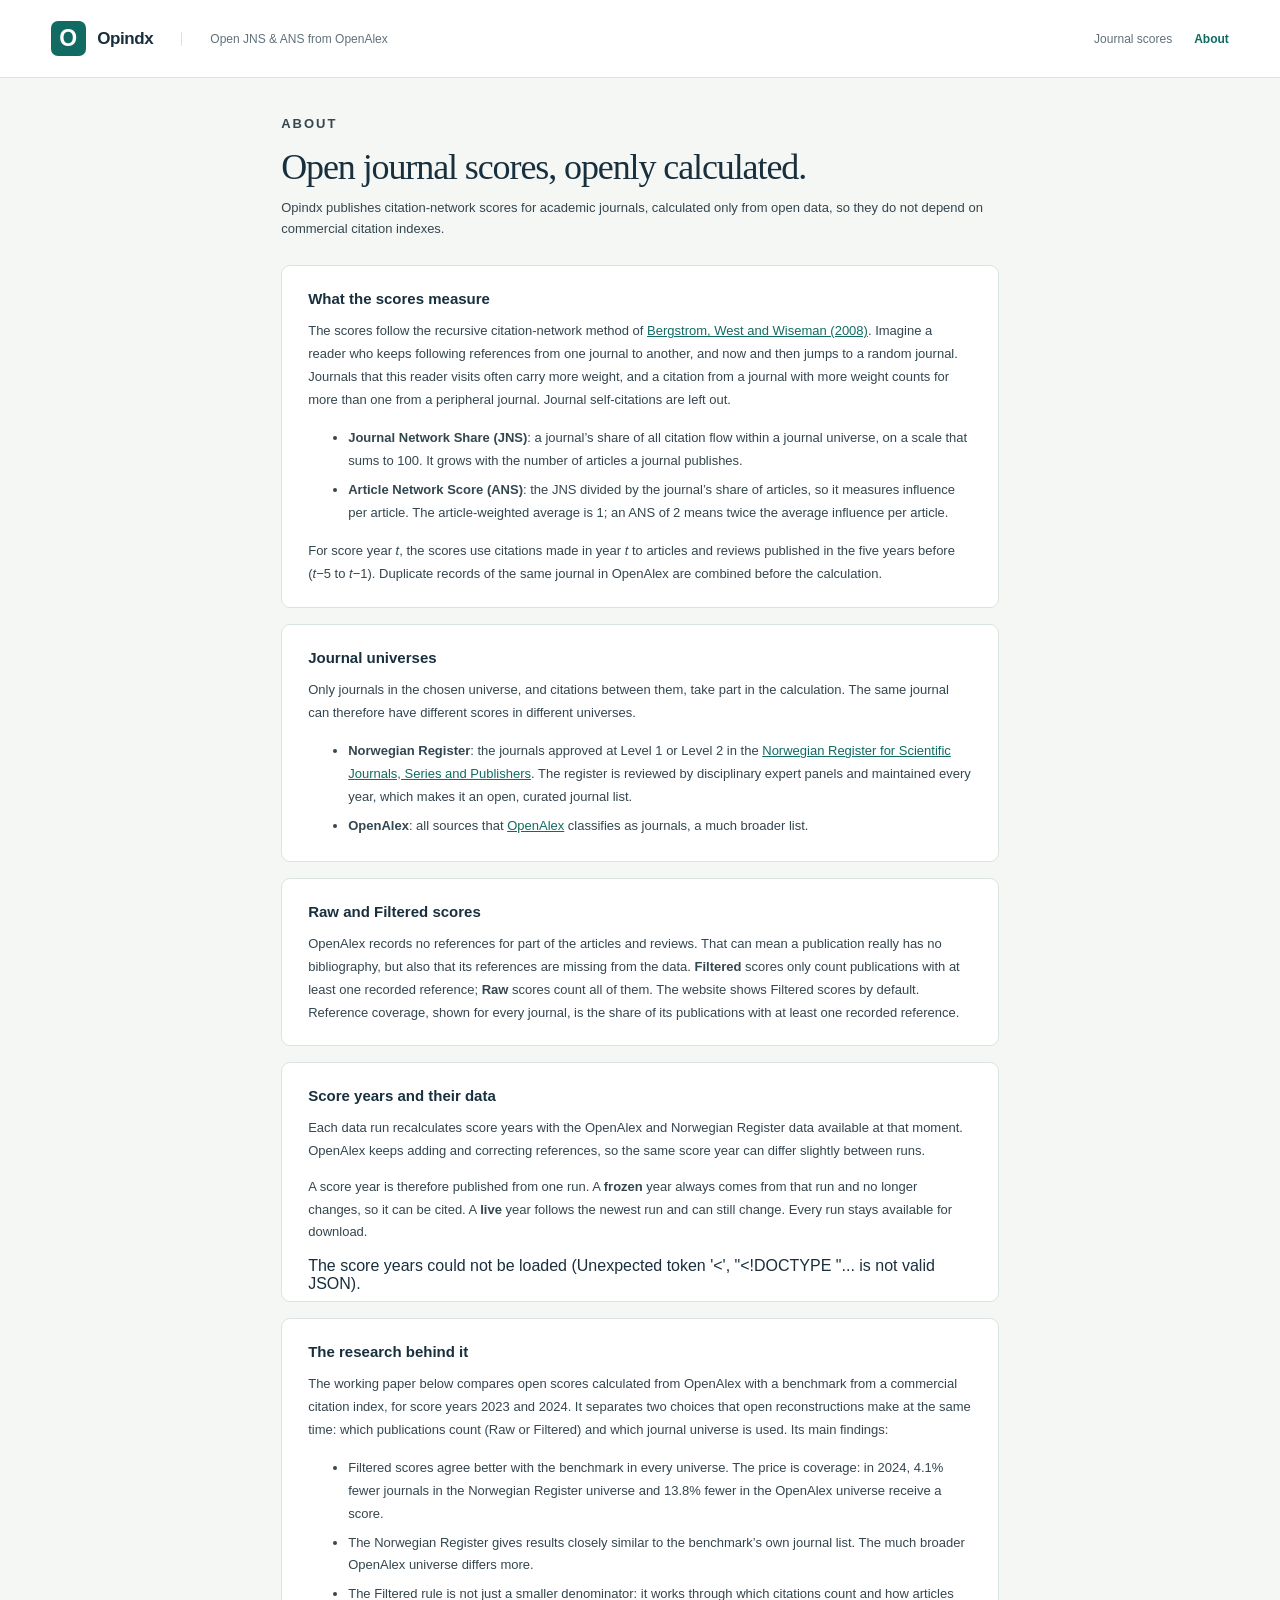
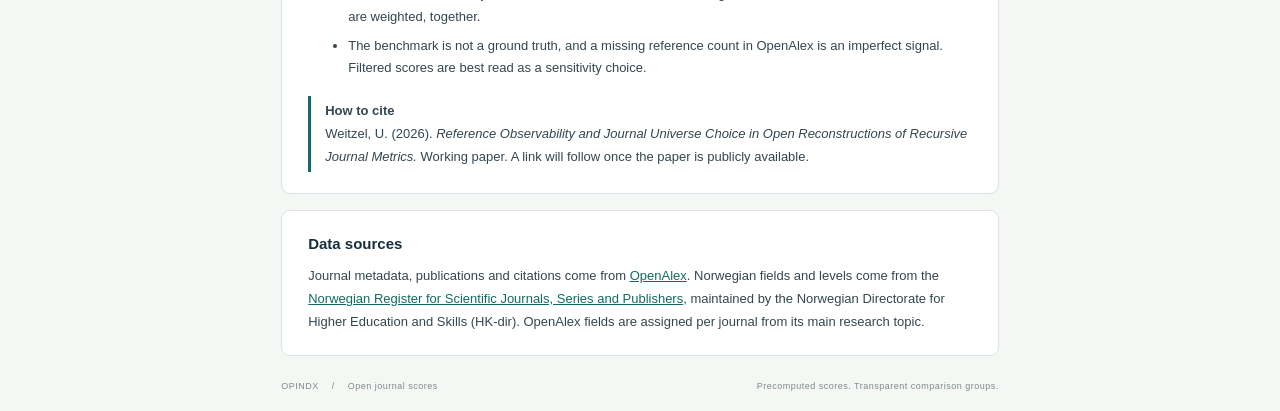
==== commit edfd4f87: "Rename the project to Opindx The repository was renamed on GitHub; this brings the website, the READ" ====
--- a/site/about.html
+++ b/site/about.html
@@ -3,21 +3,21 @@
 <head>
   <meta charset="utf-8">
   <meta name="viewport" content="width=device-width,initial-scale=1">
-  <meta name="description" content="How the open journal scores on Amsterdax are calculated, and the research behind them.">
+  <meta name="description" content="How the open journal scores on Opindx are calculated, and the research behind them.">
   <meta name="color-scheme" content="light">
-  <title>About · Amsterdax</title>
+  <title>About · Opindx</title>
   <link rel="stylesheet" href="styles.css">
 </head>
 <body>
   <header class="masthead">
-    <a class="brand" href="index.html"><span class="brand-mark" aria-hidden="true">A</span> Amsterdax</a>
+    <a class="brand" href="index.html"><span class="brand-mark" aria-hidden="true">O</span> Opindx</a>
     <span class="masthead-note">Open JNS &amp; ANS from OpenAlex</span>
     <nav class="nav" aria-label="Pages"><a href="index.html">Journal scores</a><a href="about.html" aria-current="page">About</a></nav>
   </header>
   <main class="about">
     <p class="eyebrow">ABOUT</p>
     <h1>Open journal scores, openly calculated.</h1>
-    <p class="subtitle">Amsterdax publishes citation-network scores for academic journals, calculated only from open data, so they do not depend on commercial citation indexes.</p>
+    <p class="subtitle">Opindx publishes citation-network scores for academic journals, calculated only from open data, so they do not depend on commercial citation indexes.</p>
 
     <section class="panel">
       <h2>What the scores measure</h2>
@@ -67,7 +67,7 @@
       <p>Journal metadata, publications and citations come from <a href="https://openalex.org">OpenAlex</a>. Norwegian fields and levels come from the <a href="https://kanalregister.hkdir.no/en">Norwegian Register for Scientific Journals, Series and Publishers</a>, maintained by the Norwegian Directorate for Higher Education and Skills (HK-dir). OpenAlex fields are assigned per journal from its main research topic.</p>
     </section>
 
-    <footer class="page-footer"><span>AMSTERDAX <span aria-hidden="true">/</span> Open journal scores</span><span>Precomputed scores. Transparent comparison groups.</span></footer>
+    <footer class="page-footer"><span>OPINDX <span aria-hidden="true">/</span> Open journal scores</span><span>Precomputed scores. Transparent comparison groups.</span></footer>
   </main>
   <script type="module">
     const escape = value => String(value ?? '—').replace(/[&<>"']/g, c => ({ '&': '&amp;', '<': '&lt;', '>': '&gt;', '"': '&quot;', "'": '&#39;' }[c]));
--- a/site/styles.css
+++ b/site/styles.css
@@ -145,7 +145,6 @@
 }
 .notice.dummy { border-left-color: #c0572b; background: #fbe9e1; color: #8a3a17; font-weight: 600 }
 .notice.error { border-left-color: #b3261e; background: #fbe4e2; color: #8c1d18 }
-.run-control { width: 170px }
 .downloads { margin-top: 20px; padding: 18px 22px; font-size: 12px; line-height: 1.8 }
 .downloads h2 { font-size: 13px; margin: 0 0 6px; font-weight: 650 }
 .downloads p, .downloads ul { margin: 0; color: var(--muted) }
@@ -159,11 +158,9 @@
 .settings-row .control { min-width: 210px }
 .hint { font-size: 11px; color: var(--muted); margin: 6px 0 0 24px }
 #percentile-settings .reference-controls { grid-template-columns: repeat(4,1fr) auto; align-items: end }
-.not-member-cell { text-align: left; white-space: normal; color: var(--muted); min-width: 190px }
 dialog h3 { font-size: 12px; margin: 24px 0 10px }
 dialog .current-year th, dialog .current-year td { background: var(--soft); font-weight: 600 }
 dialog th, dialog td { padding: 8px 10px }
-.label-line { display: flex; align-items: center }
 .help { position: relative; display: inline-grid; place-items: center; width: 15px; height: 15px; margin-left: 6px; border-radius: 50%; background: var(--soft); color: var(--teal); font-size: 10px; font-weight: 700; cursor: help }
 .help-text { display: none; position: absolute; left: 0; top: 20px; z-index: 10; width: 290px; max-width: 70vw; padding: 10px 12px; background: #fff; border: 1px solid var(--line); border-radius: 6px; box-shadow: 0 8px 30px #102e3826; color: var(--ink); font-size: 11px; font-weight: 400; line-height: 1.6 }
 .help:hover .help-text, .help:focus .help-text { display: block }
@@ -185,12 +182,12 @@
 .data-status.live { color: var(--amber) }
 dialog .vintage { display: block; font-size: 10px; font-weight: 400; color: var(--muted) }
 .more-info { display: inline-block; margin-top: 5px; margin-left: 10px }
-.publisher-filter { min-width: 320px }
-.publisher-filter input[type=search] { height: 36px; border: 1px solid #cdd7d6; border-radius: 5px; padding: 0 10px; font-size: 12px }
-.chips { display: flex; flex-wrap: wrap; gap: 6px; margin: 8px 0 0 }
-.chip { border: 1px solid #aac8bc; background: var(--soft); color: var(--teal); border-radius: 20px; padding: 4px 10px; font-size: 11px }
-.publisher-list { max-height: 150px; overflow-y: auto; border: 1px solid var(--line); border-radius: 5px; padding: 8px 10px; margin-top: 8px; display: flex; flex-direction: column; gap: 6px }
-.publisher-list .hint { margin: 4px 0 0 }
-#domain-filter, #field-filter { margin-bottom: 14px }
 .about table { width: 100%; border: 1px solid var(--line); border-radius: 5px; margin: 14px 0 6px; font-size: 12px }
 .about th, .about td { padding: 8px 10px }
+.filter-grid { display: grid; grid-template-columns: repeat(auto-fit, minmax(230px, 1fr)); gap: 16px }
+.filter-box { border: 0; padding: 0; margin: 0; min-width: 0 }
+.filter-box legend { font-size: 11px; font-weight: 600; padding: 0; margin-bottom: 8px }
+.filter-box input[type=search] { width: 100%; height: 32px; border: 1px solid #cdd7d6; border-radius: 5px; padding: 0 10px; font-size: 12px; background: #fafcfb }
+.filter-list { height: 148px; overflow-y: auto; border: 1px solid var(--line); border-radius: 5px; padding: 8px 10px; margin-top: 8px; display: flex; flex-direction: column; gap: 6px }
+.filter-list .hint { margin: 2px 0 0 }
+.oa-only-line { margin-top: 14px }
